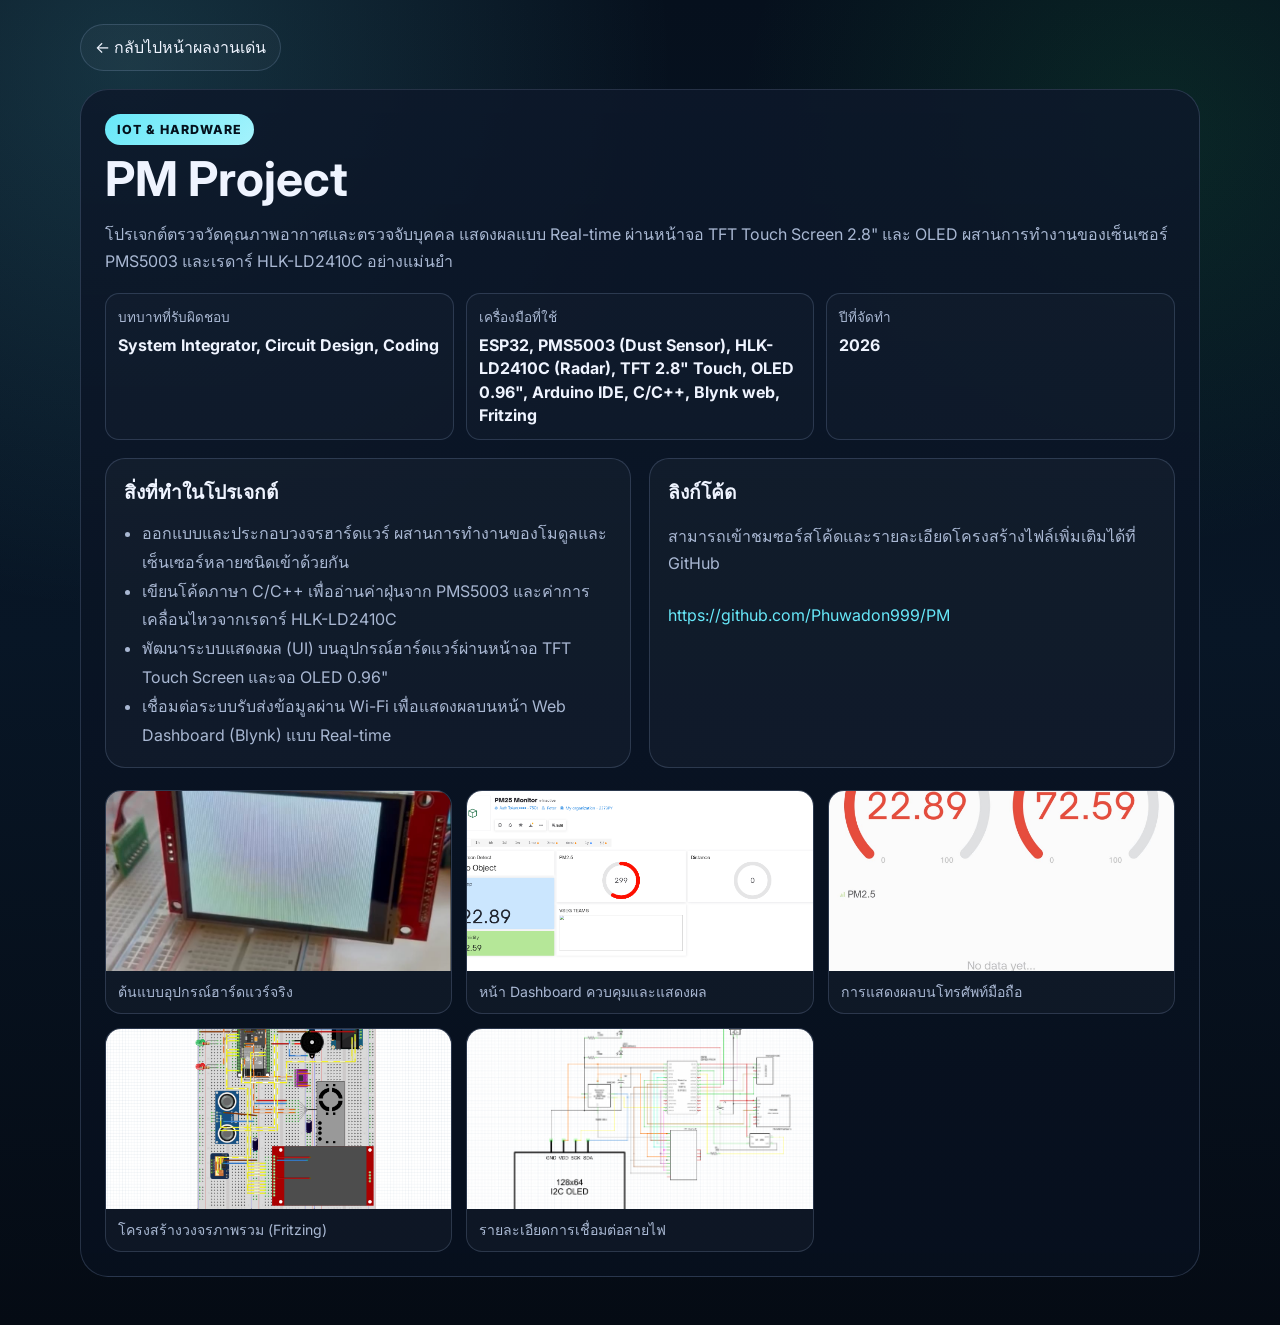
==== project-pm.html @ 5032cbe2 "Initial portfolio" ====
<!doctype html>
<html lang="th">
  <head>
    <meta charset="UTF-8" />
    <meta name="viewport" content="width=device-width, initial-scale=1.0" />
    <meta name="description" content="รายละเอียดผลงาน PM Project ของ Phuwadon" />
    <title>PM Project | Project Detail</title>
    <link rel="preconnect" href="https://fonts.googleapis.com" />
    <link rel="preconnect" href="https://fonts.gstatic.com" crossorigin />
    <link href="https://fonts.googleapis.com/css2?family=Inter:wght@400;500;600;700;800&display=swap" rel="stylesheet" />
    <link rel="stylesheet" href="project-detail.css" />
  </head>
  <body>
    <main class="page">
      <a class="back-link" href="index.html#projects">← กลับไปหน้าผลงานเด่น</a>

      <section class="hero">
        <span class="badge">IoT & Hardware</span>
        <h1>PM Project</h1>
        <p class="summary">
          โปรเจกต์ตรวจวัดคุณภาพอากาศและตรวจจับบุคคล แสดงผลแบบ Real-time ผ่านหน้าจอ TFT Touch Screen 2.8" และ OLED ผสานการทำงานของเซ็นเซอร์ PMS5003 และเรดาร์ HLK-LD2410C อย่างแม่นยำ
        </p>

        <div class="meta">
          <div>
            <span>บทบาทที่รับผิดชอบ</span>
            <strong>System Integrator, Circuit Design, Coding</strong>
          </div>
          <div>
            <span>เครื่องมือที่ใช้</span>
            <strong>ESP32, PMS5003 (Dust Sensor), HLK-LD2410C (Radar), TFT 2.8" Touch, OLED 0.96", Arduino IDE, C/C++, Blynk web, Fritzing</strong>
          </div>
          <div>
            <span>ปีที่จัดทำ</span>
            <strong>2026</strong>
          </div>
        </div>

        <div class="grid">
          <article class="panel">
            <h2>สิ่งที่ทำในโปรเจกต์</h2>
            <ul>
              <li>ออกแบบและประกอบวงจรฮาร์ดแวร์ ผสานการทำงานของโมดูลและเซ็นเซอร์หลายชนิดเข้าด้วยกัน</li>
              <li>เขียนโค้ดภาษา C/C++ เพื่ออ่านค่าฝุ่นจาก PMS5003 และค่าการเคลื่อนไหวจากเรดาร์ HLK-LD2410C</li>
              <li>พัฒนาระบบแสดงผล (UI) บนอุปกรณ์ฮาร์ดแวร์ผ่านหน้าจอ TFT Touch Screen และจอ OLED 0.96"</li>
              <li>เชื่อมต่อระบบรับส่งข้อมูลผ่าน Wi-Fi เพื่อแสดงผลบนหน้า Web Dashboard (Blynk) แบบ Real-time</li>
            </ul>
          </article>

          <article class="panel">
            <h2>ลิงก์โค้ด</h2>
            <p class="summary">สามารถเข้าชมซอร์สโค้ดและรายละเอียดโครงสร้างไฟล์เพิ่มเติมได้ที่ GitHub</p>
            <a class="github-link" href="https://github.com/Phuwadon999/PM" target="_blank" rel="noreferrer noopener">https://github.com/Phuwadon999/PM</a>
          </article>
        </div>

        <div class="gallery">
          <figure class="figure">
            <img class="zoomable" data-caption="ต้นแบบอุปกรณ์จริง" src="PJ/Pj2_PM/pm_real.jpg" alt="ภาพต้นแบบจริงของโปรเจกต์ PM" />
            <figcaption>ต้นแบบอุปกรณ์ฮาร์ดแวร์จริง</figcaption>
          </figure>
          <figure class="figure">
            <img class="zoomable" data-caption="หน้าเว็บควบคุม/แสดงผล" src="PJ/Pj2_PM/web_pm.png" alt="หน้าเว็บของโปรเจกต์ PM" />
            <figcaption>หน้า Dashboard ควบคุมและแสดงผล</figcaption>
          </figure>
          <figure class="figure">
            <img class="zoomable" data-caption="การแสดงผลบนมือถือ" src="PJ/Pj2_PM/mobile_pm.jpg" alt="หน้าเว็บบนอุปกรณ์มือถือ" />
            <figcaption>การแสดงผลบนโทรศัพท์มือถือ</figcaption>
          </figure>
          <figure class="figure">
            <img class="zoomable" data-caption="โครงสร้างวงจรภาพรวม (Fritzing)" src="PJ/Pj2_PM/pm1_fzz.png" alt="ภาพวงจร Fritzing ของ PM" />
            <figcaption>โครงสร้างวงจรภาพรวม (Fritzing)</figcaption>
          </figure>
          <figure class="figure">
            <img class="zoomable" data-caption="รายละเอียดการเชื่อมต่อสายไฟ" src="PJ/Pj2_PM/pm2_fzz.png" alt="ภาพวงจร Fritzing ของ PM อีกชุด" />
            <figcaption>รายละเอียดการเชื่อมต่อสายไฟ</figcaption>
          </figure>
        </div>
      </section>
    </main>
    <script src="script.js"></script>
  </body>
</html>
---- project-detail.css ----
:root {
  color-scheme: dark;
  --bg: #07111f;
  --panel: rgba(13, 24, 42, 0.86);
  --line: rgba(160, 185, 230, 0.2);
  --text: #eff4ff;
  --muted: #a9b8d3;
  --accent: #67e8f9;
  --accent-2: #22c55e;
  --radius-xl: 28px;
}

* {
  box-sizing: border-box;
}

body {
  margin: 0;
  font-family: "Inter", sans-serif;
  color: var(--text);
  background:
    radial-gradient(circle at 10% 5%, rgba(103, 232, 249, 0.16), transparent 32%),
    radial-gradient(circle at 90% 10%, rgba(34, 197, 94, 0.12), transparent 25%),
    linear-gradient(180deg, #06101d 0%, #081626 48%, #050b14 100%);
  animation: page-enter 0.7s ease both;
}

a {
  color: inherit;
}

.page {
  width: min(1120px, calc(100vw - 28px));
  margin: 24px auto 48px;
}

.back-link {
  display: inline-flex;
  align-items: center;
  gap: 8px;
  margin-bottom: 18px;
  padding: 10px 14px;
  border-radius: 999px;
  border: 1px solid var(--line);
  background: rgba(255, 255, 255, 0.03);
  text-decoration: none;
}

.hero {
  border: 1px solid var(--line);
  background: linear-gradient(180deg, var(--panel), rgba(7, 16, 30, 0.96));
  border-radius: var(--radius-xl);
  padding: 24px;
}

.hero h1 {
  margin: 8px 0 12px;
  font-size: clamp(2rem, 4vw, 3rem);
  line-height: 1.08;
}

.badge {
  display: inline-flex;
  align-items: center;
  border-radius: 999px;
  padding: 8px 12px;
  font-size: 0.78rem;
  font-weight: 800;
  letter-spacing: 0.08em;
  text-transform: uppercase;
  color: #04111d;
  background: linear-gradient(135deg, var(--accent), #a5f3fc);
}

.meta {
  display: grid;
  grid-template-columns: repeat(3, minmax(0, 1fr));
  gap: 12px;
  margin-top: 18px;
}

.meta div {
  border: 1px solid var(--line);
  border-radius: 14px;
  padding: 12px;
  background: rgba(255, 255, 255, 0.02);
}

.meta span {
  display: block;
  color: var(--muted);
  font-size: 0.85rem;
  margin-bottom: 6px;
}

.meta strong {
  line-height: 1.45;
}

.summary {
  margin-top: 16px;
  color: var(--muted);
  line-height: 1.7;
}

.grid {
  display: grid;
  grid-template-columns: 1fr 1fr;
  gap: 18px;
  margin-top: 18px;
}

.panel {
  border: 1px solid var(--line);
  border-radius: 20px;
  background: rgba(255, 255, 255, 0.03);
  padding: 18px;
}

.panel h2 {
  margin: 0 0 12px;
  font-size: 1.2rem;
}

.panel ul {
  margin: 0;
  padding-left: 18px;
  color: var(--muted);
  line-height: 1.8;
}

.github-link {
  display: inline-flex;
  margin-top: 12px;
  color: var(--accent);
  text-decoration: none;
}

.gallery {
  margin-top: 22px;
  display: grid;
  grid-template-columns: repeat(3, minmax(0, 1fr));
  gap: 14px;
}

.figure {
  margin: 0;
  border: 1px solid var(--line);
  border-radius: 16px;
  overflow: hidden;
  background: rgba(255, 255, 255, 0.03);
}

.figure img {
  width: 100%;
  height: 180px;
  object-fit: cover;
  display: block;
}

.zoomable {
  cursor: zoom-in;
}

.image-modal {
  position: fixed;
  inset: 0;
  display: grid;
  place-items: center;
  padding: 20px;
  background: rgba(2, 8, 16, 0.76);
  backdrop-filter: blur(10px);
  opacity: 0;
  visibility: hidden;
  transition: opacity 0.2s ease, visibility 0.2s ease;
  z-index: 100;
}

.image-modal.is-open {
  opacity: 1;
  visibility: visible;
}

.image-modal__panel {
  width: min(1080px, 100%);
  max-height: min(88vh, 900px);
  display: grid;
  gap: 12px;
}

.image-modal__frame {
  border-radius: 24px;
  overflow: hidden;
  border: 1px solid rgba(160, 185, 230, 0.18);
  background: rgba(7, 16, 30, 0.96);
  box-shadow: 0 30px 80px rgba(0, 0, 0, 0.35);
}

.image-modal__frame img {
  width: 100%;
  height: auto;
  max-height: 76vh;
  object-fit: contain;
}

.image-modal__caption {
  display: flex;
  align-items: center;
  justify-content: space-between;
  gap: 12px;
  padding: 10px 4px 0;
  color: var(--muted);
}

.image-modal__close {
  border: 0;
  border-radius: 999px;
  padding: 10px 14px;
  background: rgba(255, 255, 255, 0.08);
  color: var(--text);
  font: inherit;
  cursor: pointer;
}

.figure figcaption {
  padding: 10px 12px;
  color: var(--muted);
  font-size: 0.88rem;
}

@media (max-width: 900px) {
  .meta,
  .grid,
  .gallery {
    grid-template-columns: 1fr;
  }

  .figure img {
    height: 220px;
  }
}

@keyframes page-enter {
  from {
    opacity: 0;
    transform: translateY(10px);
    filter: blur(6px);
  }

  to {
    opacity: 1;
    transform: translateY(0);
    filter: blur(0);
  }
}
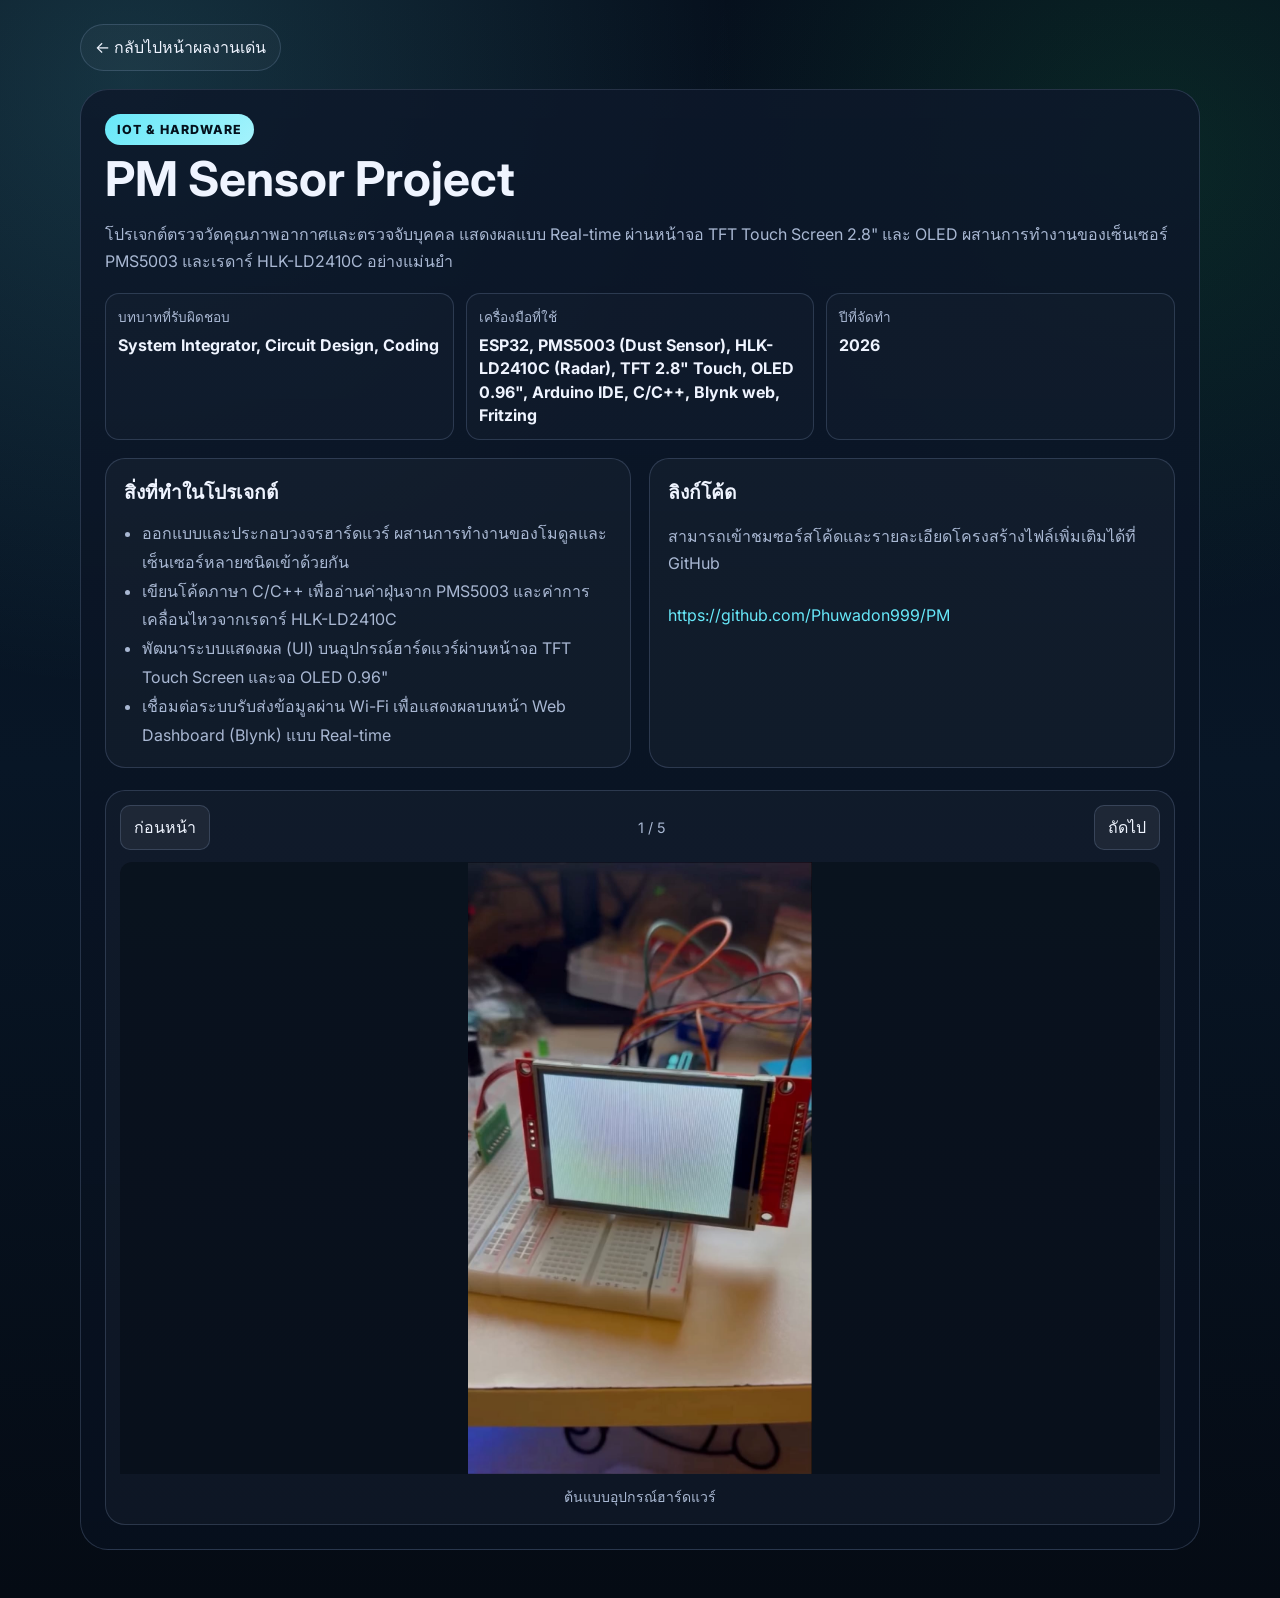
==== commit 35392d96: "Update" ====
--- a/project-pm.html
+++ b/project-pm.html
@@ -16,7 +16,7 @@
 
       <section class="hero">
         <span class="badge">IoT & Hardware</span>
-        <h1>PM Project</h1>
+        <h1>PM Sensor Project</h1>
         <p class="summary">
           โปรเจกต์ตรวจวัดคุณภาพอากาศและตรวจจับบุคคล แสดงผลแบบ Real-time ผ่านหน้าจอ TFT Touch Screen 2.8" และ OLED ผสานการทำงานของเซ็นเซอร์ PMS5003 และเรดาร์ HLK-LD2410C อย่างแม่นยำ
         </p>
@@ -54,10 +54,15 @@
           </article>
         </div>
 
-        <div class="gallery">
+        <div class="gallery gallery--carousel" data-gallery>
+          <div class="gallery__toolbar">
+            <button class="gallery__button" type="button" data-gallery-prev aria-label="ดูภาพก่อนหน้า">ก่อนหน้า</button>
+            <span class="gallery__counter" data-gallery-counter aria-live="polite">1 / 5</span>
+            <button class="gallery__button" type="button" data-gallery-next aria-label="ดูภาพถัดไป">ถัดไป</button>
+          </div>
           <figure class="figure">
-            <img class="zoomable" data-caption="ต้นแบบอุปกรณ์จริง" src="PJ/Pj2_PM/pm_real.jpg" alt="ภาพต้นแบบจริงของโปรเจกต์ PM" />
-            <figcaption>ต้นแบบอุปกรณ์ฮาร์ดแวร์จริง</figcaption>
+            <img class="zoomable" data-caption="ต้นแบบอุปกรณ์" src="PJ/Pj2_PM/pm_real.jpg" alt="ภาพต้นแบบจริงของโปรเจกต์ PM" />
+            <figcaption>ต้นแบบอุปกรณ์ฮาร์ดแวร์</figcaption>
           </figure>
           <figure class="figure">
             <img class="zoomable" data-caption="หน้าเว็บควบคุม/แสดงผล" src="PJ/Pj2_PM/web_pm.png" alt="หน้าเว็บของโปรเจกต์ PM" />
--- a/project-detail.css
+++ b/project-detail.css
@@ -22,7 +22,6 @@
     radial-gradient(circle at 10% 5%, rgba(103, 232, 249, 0.16), transparent 32%),
     radial-gradient(circle at 90% 10%, rgba(34, 197, 94, 0.12), transparent 25%),
     linear-gradient(180deg, #06101d 0%, #081626 48%, #050b14 100%);
-  animation: page-enter 0.7s ease both;
 }
 
 a {
@@ -32,6 +31,7 @@
 .page {
   width: min(1120px, calc(100vw - 28px));
   margin: 24px auto 48px;
+  animation: page-enter 0.7s ease both;
 }
 
 .back-link {
@@ -143,6 +143,44 @@
   gap: 14px;
 }
 
+.gallery--carousel {
+  display: block;
+  position: relative;
+  padding: 14px;
+  border: 1px solid var(--line);
+  border-radius: 20px;
+  background: rgba(255, 255, 255, 0.03);
+}
+
+.gallery__toolbar {
+  display: flex;
+  align-items: center;
+  justify-content: space-between;
+  gap: 12px;
+  margin-bottom: 12px;
+}
+
+.gallery__button {
+  border: 1px solid var(--line);
+  border-radius: 10px;
+  padding: 9px 13px;
+  color: var(--text);
+  background: rgba(255, 255, 255, 0.06);
+  font: inherit;
+  cursor: pointer;
+}
+
+.gallery__button:hover,
+.gallery__button:focus-visible {
+  border-color: var(--accent);
+  background: rgba(103, 232, 249, 0.12);
+}
+
+.gallery__counter {
+  color: var(--muted);
+  font-size: 0.9rem;
+}
+
 .figure {
   margin: 0;
   border: 1px solid var(--line);
@@ -156,6 +194,29 @@
   height: 180px;
   object-fit: cover;
   display: block;
+}
+
+.gallery--carousel .figure {
+  display: none;
+  border: 0;
+  border-radius: 12px;
+  background: transparent;
+}
+
+.gallery--carousel .figure.is-active {
+  display: block;
+}
+
+.gallery--carousel .figure img {
+  height: min(68vh, 720px);
+  min-height: 360px;
+  object-fit: contain;
+  background: rgba(2, 8, 16, 0.42);
+}
+
+.gallery--carousel .figure figcaption {
+  padding: 12px 2px 2px;
+  text-align: center;
 }
 
 .zoomable {
@@ -181,11 +242,26 @@
   visibility: visible;
 }
 
+body.modal-open {
+  overflow: hidden;
+  touch-action: none;
+}
+
 .image-modal__panel {
+  position: relative;
+  transform: scale(0.92);
+  transform-origin: center center;
+  opacity: 0;
   width: min(1080px, 100%);
   max-height: min(88vh, 900px);
   display: grid;
   gap: 12px;
+  transition: opacity 0.2s ease, transform 0.2s ease;
+}
+
+.image-modal.is-open .image-modal__panel {
+  transform: scale(1);
+  opacity: 1;
 }
 
 .image-modal__frame {
@@ -238,6 +314,11 @@
   .figure img {
     height: 220px;
   }
+
+  .gallery--carousel .figure img {
+    height: min(58vh, 560px);
+    min-height: 240px;
+  }
 }
 
 @keyframes page-enter {
